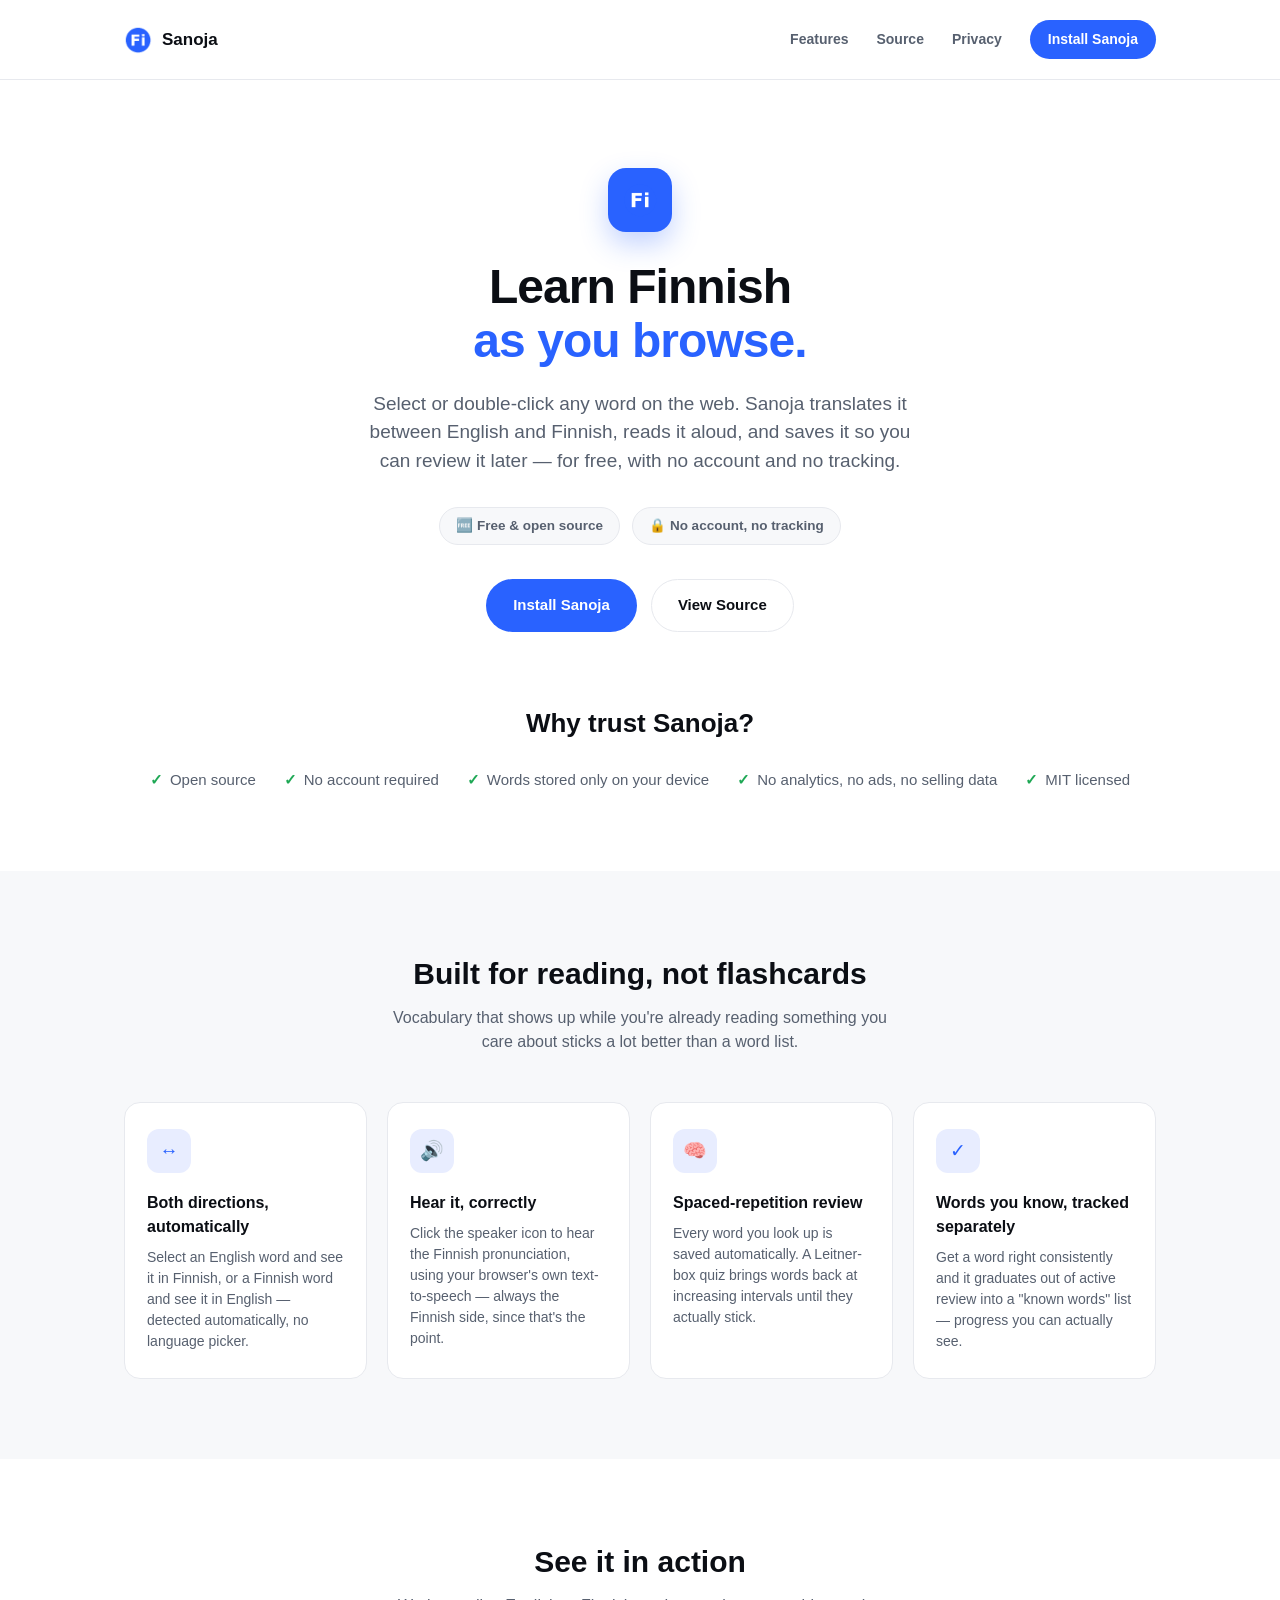
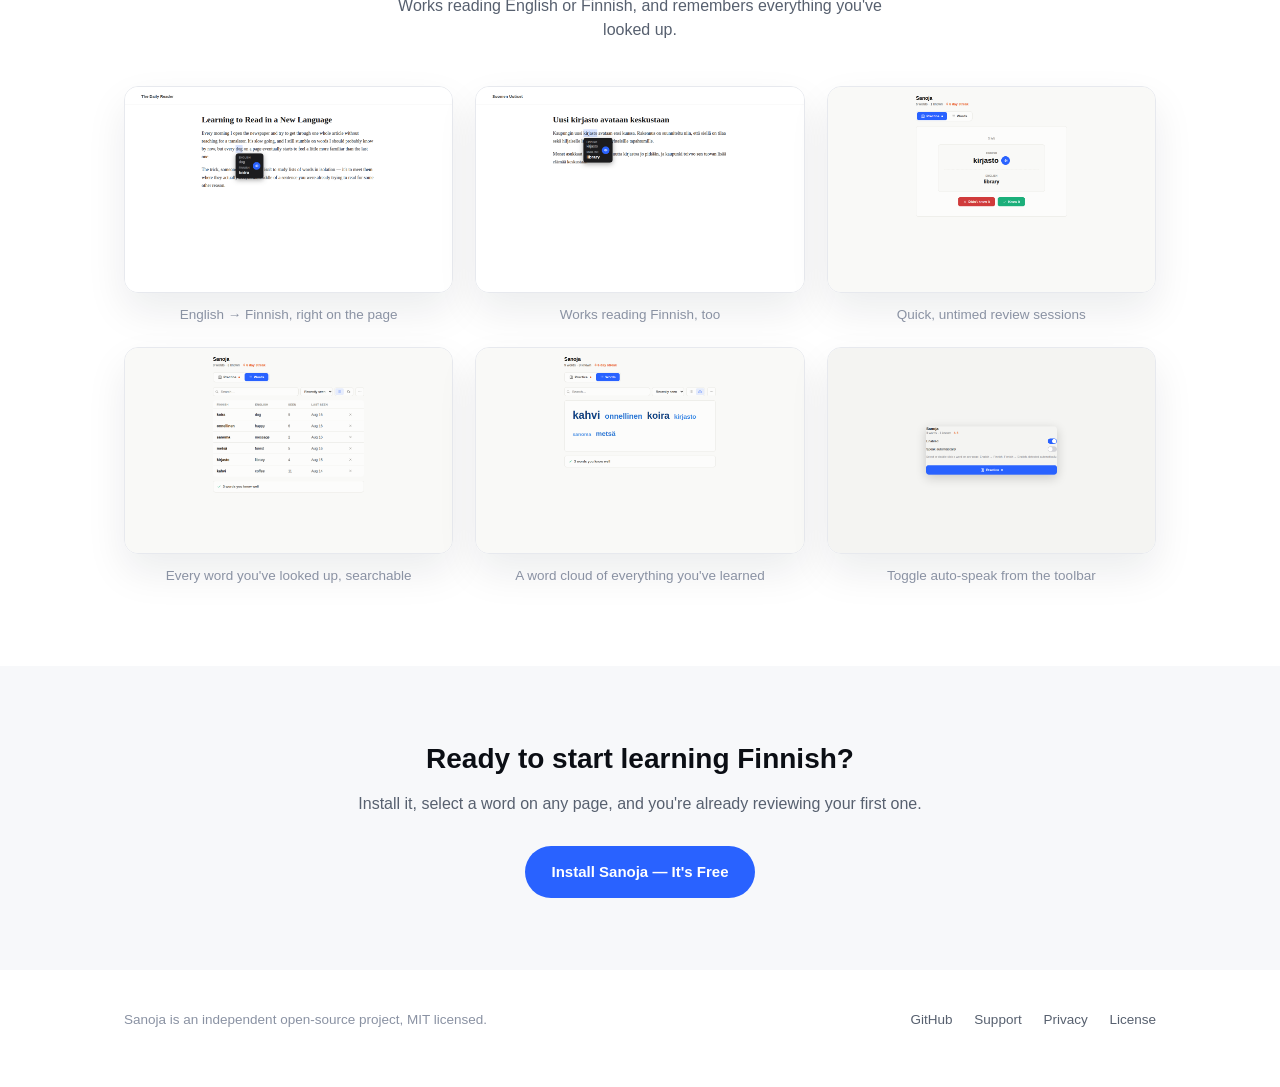
==== docs/index.html @ 2086fb16 "Redesign website, add project files" ====
<!DOCTYPE html>
<html lang="en">
<head>
<meta charset="utf-8" />
<meta name="viewport" content="width=device-width, initial-scale=1" />
<title>Sanoja — Learn Finnish as you browse</title>
<meta name="description" content="Select or double-click any word on the web to translate it between English and Finnish, hear it, and review it later with spaced repetition." />
<link rel="icon" href="assets/icon128.png" />
<style>
  :root {
    color-scheme: light;
    --page: #ffffff;
    --surface-alt: #f7f8fa;
    --text-primary: #0b0e14;
    --text-secondary: #57606f;
    --text-muted: #8a92a3;
    --gridline: #e7e9ee;
    --accent: #2962ff;
    --accent-dark: #1a3fd6;
    --accent-soft: #e8edff;
  }
  * { box-sizing: border-box; }
  body {
    margin: 0;
    background: var(--page);
    color: var(--text-primary);
    font-family: -apple-system, BlinkMacSystemFont, "Segoe UI", Roboto, Helvetica, Arial, sans-serif;
    line-height: 1.5;
  }
  a { color: var(--accent); }
  .wrap { max-width: 1080px; margin: 0 auto; padding: 0 24px; }

  header.nav {
    padding: 20px 0;
    border-bottom: 1px solid var(--gridline);
  }
  header.nav .wrap {
    display: flex;
    align-items: center;
    justify-content: space-between;
  }
  .brand {
    display: flex;
    align-items: center;
    gap: 10px;
    font-weight: 700;
    font-size: 17px;
  }
  .brand img { width: 28px; height: 28px; border-radius: 50%; }
  .nav-links { display: flex; align-items: center; gap: 28px; font-size: 14px; font-weight: 600; }
  .nav-links a { color: var(--text-secondary); text-decoration: none; }
  .nav-links a:hover { color: var(--accent); }
  .nav-cta {
    background: var(--accent);
    color: white !important;
    padding: 9px 18px;
    border-radius: 999px;
    font-weight: 700;
  }
  .nav-cta:hover { background: var(--accent-dark); }

  /* Hero */
  .hero { padding: 88px 0 64px; text-align: center; }
  .hero-icon {
    width: 64px;
    height: 64px;
    border-radius: 18px;
    background: var(--accent);
    display: flex;
    align-items: center;
    justify-content: center;
    margin: 0 auto 28px;
    box-shadow: 0 12px 28px rgba(41, 98, 255, 0.28);
  }
  .hero-icon img { width: 36px; height: 36px; }
  .hero h1 {
    font-size: 48px;
    line-height: 1.12;
    letter-spacing: -0.02em;
    margin: 0 0 6px;
    font-weight: 800;
  }
  .hero h1 span { color: var(--accent); }
  .hero p.lead {
    font-size: 19px;
    color: var(--text-secondary);
    max-width: 560px;
    margin: 22px auto 32px;
  }
  .pill-row { display: flex; justify-content: center; gap: 12px; flex-wrap: wrap; margin-bottom: 34px; }
  .pill {
    display: inline-flex;
    align-items: center;
    gap: 6px;
    background: var(--surface-alt);
    border: 1px solid var(--gridline);
    color: var(--text-secondary);
    font-size: 13.5px;
    font-weight: 600;
    padding: 8px 16px;
    border-radius: 999px;
  }
  .cta-row { display: flex; gap: 14px; flex-wrap: wrap; justify-content: center; }
  .btn {
    display: inline-flex;
    align-items: center;
    gap: 8px;
    padding: 14px 26px;
    border-radius: 999px;
    font-weight: 700;
    font-size: 15px;
    text-decoration: none;
    border: 1px solid transparent;
  }
  .btn-primary { background: var(--accent); color: white; }
  .btn-primary:hover { background: var(--accent-dark); }
  .btn-ghost { border-color: var(--gridline); color: var(--text-primary); }
  .btn-ghost:hover { background: var(--surface-alt); }

  /* Trust row */
  section.trust { padding: 8px 0 80px; text-align: center; }
  section.trust h2 { font-size: 26px; margin: 0 0 26px; }
  .check-row {
    display: flex;
    flex-wrap: wrap;
    justify-content: center;
    gap: 12px 28px;
    color: var(--text-secondary);
    font-size: 15px;
    font-weight: 500;
  }
  .check-row span { display: inline-flex; align-items: center; gap: 7px; }
  .check-row .tick { color: #1fa855; font-weight: 800; }

  /* Features */
  section.features { background: var(--surface-alt); padding: 80px 0; }
  section.features .head { text-align: center; margin-bottom: 48px; }
  section.features h2 { font-size: 30px; margin: 0 0 10px; }
  section.features p.sub { color: var(--text-secondary); max-width: 520px; margin: 0 auto; font-size: 16px; }
  .feature-grid {
    display: grid;
    grid-template-columns: repeat(4, 1fr);
    gap: 20px;
  }
  .feature-card {
    background: var(--page);
    border: 1px solid var(--gridline);
    border-radius: 16px;
    padding: 26px 22px;
  }
  .feature-card .icon {
    width: 44px;
    height: 44px;
    border-radius: 12px;
    background: var(--accent-soft);
    color: var(--accent);
    display: flex;
    align-items: center;
    justify-content: center;
    font-size: 19px;
    margin-bottom: 18px;
  }
  .feature-card h3 { font-size: 16px; margin: 0 0 8px; }
  .feature-card p { font-size: 14px; color: var(--text-secondary); margin: 0; }

  /* Showcase */
  section.showcase { padding: 80px 0; }
  section.showcase .head { text-align: center; margin-bottom: 44px; }
  section.showcase h2 { font-size: 30px; margin: 0 0 10px; }
  section.showcase p.sub { color: var(--text-secondary); max-width: 520px; margin: 0 auto; font-size: 16px; }
  .showcase-grid {
    display: grid;
    grid-template-columns: repeat(3, 1fr);
    gap: 22px;
  }
  .showcase-grid figure { margin: 0; }
  .showcase-grid img {
    width: 100%;
    border-radius: 14px;
    border: 1px solid var(--gridline);
    box-shadow: 0 18px 40px rgba(16, 24, 40, 0.08);
    display: block;
  }
  .showcase-grid figcaption {
    font-size: 13.5px;
    color: var(--text-muted);
    margin-top: 12px;
    text-align: center;
  }

  /* Closing CTA */
  section.closing {
    background: var(--surface-alt);
    padding: 72px 0;
    text-align: center;
  }
  section.closing h2 { font-size: 28px; margin: 0 0 12px; }
  section.closing p { color: var(--text-secondary); font-size: 16px; margin: 0 0 30px; }

  footer { padding: 40px 0 56px; }
  footer .wrap {
    display: flex;
    justify-content: space-between;
    align-items: center;
    flex-wrap: wrap;
    gap: 16px;
    font-size: 13.5px;
    color: var(--text-muted);
  }
  footer a { color: var(--text-secondary); text-decoration: none; margin-left: 18px; }
  footer a:hover { color: var(--accent); }

  @media (max-width: 760px) {
    .hero h1 { font-size: 34px; }
    .feature-grid { grid-template-columns: repeat(2, 1fr); }
    .showcase-grid { grid-template-columns: 1fr; }
    .nav-links { gap: 16px; }
  }
</style>
</head>
<body>

  <header class="nav">
    <div class="wrap">
      <div class="brand"><img src="assets/icon128.png" alt="" />Sanoja</div>
      <nav class="nav-links">
        <a href="#features">Features</a>
        <a href="https://github.com/sanoja-app/sanoja-finnish-word-reader">Source</a>
        <a href="https://github.com/sanoja-app/sanoja-finnish-word-reader/blob/main/PRIVACY.md">Privacy</a>
        <!--
          Once the Chrome Web Store listing is approved, replace this
          href with the real listing URL
          (https://chromewebstore.google.com/detail/<extension-id>).
        -->
        <a class="nav-cta" href="https://github.com/sanoja-app/sanoja-finnish-word-reader#how-to-install-unpacked-for-testing">Install Sanoja</a>
      </nav>
    </div>
  </header>

  <section class="hero">
    <div class="wrap">
      <div class="hero-icon"><img src="assets/icon128.png" alt="" /></div>
      <h1>Learn Finnish<br /><span>as you browse.</span></h1>
      <p class="lead">
        Select or double-click any word on the web. Sanoja translates it
        between English and Finnish, reads it aloud, and saves it so you
        can review it later — for free, with no account and no tracking.
      </p>
      <div class="pill-row">
        <span class="pill">🆓 Free &amp; open source</span>
        <span class="pill">🔒 No account, no tracking</span>
      </div>
      <div class="cta-row">
        <a class="btn btn-primary" href="https://github.com/sanoja-app/sanoja-finnish-word-reader#how-to-install-unpacked-for-testing">Install Sanoja</a>
        <a class="btn btn-ghost" href="https://github.com/sanoja-app/sanoja-finnish-word-reader">View Source</a>
      </div>
    </div>
  </section>

  <section class="trust">
    <div class="wrap">
      <h2>Why trust Sanoja?</h2>
      <div class="check-row">
        <span><span class="tick">✓</span> Open source</span>
        <span><span class="tick">✓</span> No account required</span>
        <span><span class="tick">✓</span> Words stored only on your device</span>
        <span><span class="tick">✓</span> No analytics, no ads, no selling data</span>
        <span><span class="tick">✓</span> MIT licensed</span>
      </div>
    </div>
  </section>

  <section class="features" id="features">
    <div class="wrap">
      <div class="head">
        <h2>Built for reading, not flashcards</h2>
        <p class="sub">Vocabulary that shows up while you're already reading something you care about sticks a lot better than a word list.</p>
      </div>
      <div class="feature-grid">
        <div class="feature-card">
          <div class="icon">↔</div>
          <h3>Both directions, automatically</h3>
          <p>Select an English word and see it in Finnish, or a Finnish word and see it in English — detected automatically, no language picker.</p>
        </div>
        <div class="feature-card">
          <div class="icon">🔊</div>
          <h3>Hear it, correctly</h3>
          <p>Click the speaker icon to hear the Finnish pronunciation, using your browser's own text-to-speech — always the Finnish side, since that's the point.</p>
        </div>
        <div class="feature-card">
          <div class="icon">🧠</div>
          <h3>Spaced-repetition review</h3>
          <p>Every word you look up is saved automatically. A Leitner-box quiz brings words back at increasing intervals until they actually stick.</p>
        </div>
        <div class="feature-card">
          <div class="icon">✓</div>
          <h3>Words you know, tracked separately</h3>
          <p>Get a word right consistently and it graduates out of active review into a "known words" list — progress you can actually see.</p>
        </div>
      </div>
    </div>
  </section>

  <section class="showcase">
    <div class="wrap">
      <div class="head">
        <h2>See it in action</h2>
        <p class="sub">Works reading English or Finnish, and remembers everything you've looked up.</p>
      </div>
      <div class="showcase-grid">
        <figure>
          <img src="assets/screenshot-1-translate-popup.png" alt="Sanoja showing an English word translated to Finnish on a webpage" />
          <figcaption>English → Finnish, right on the page</figcaption>
        </figure>
        <figure>
          <img src="assets/screenshot-6-finnish-to-english.png" alt="Sanoja translating a Finnish word to English on a Finnish-language page" />
          <figcaption>Works reading Finnish, too</figcaption>
        </figure>
        <figure>
          <img src="assets/screenshot-2-practice.png" alt="Sanoja's spaced-repetition practice screen" />
          <figcaption>Quick, untimed review sessions</figcaption>
        </figure>
        <figure>
          <img src="assets/screenshot-3-word-list.png" alt="Sanoja's saved word list with a known-words section" />
          <figcaption>Every word you've looked up, searchable</figcaption>
        </figure>
        <figure>
          <img src="assets/screenshot-4-word-cloud.png" alt="Sanoja's word cloud view" />
          <figcaption>A word cloud of everything you've learned</figcaption>
        </figure>
        <figure>
          <img src="assets/screenshot-5-toolbar.png" alt="Sanoja's toolbar popup" />
          <figcaption>Toggle auto-speak from the toolbar</figcaption>
        </figure>
      </div>
    </div>
  </section>

  <section class="closing">
    <div class="wrap">
      <h2>Ready to start learning Finnish?</h2>
      <p>Install it, select a word on any page, and you're already reviewing your first one.</p>
      <a class="btn btn-primary" href="https://github.com/sanoja-app/sanoja-finnish-word-reader#how-to-install-unpacked-for-testing">Install Sanoja — It's Free</a>
    </div>
  </section>

  <footer>
    <div class="wrap">
      <span>Sanoja is an independent open-source project, MIT licensed.</span>
      <div>
        <a href="https://github.com/sanoja-app/sanoja-finnish-word-reader">GitHub</a>
        <a href="https://github.com/sanoja-app/sanoja-finnish-word-reader/issues">Support</a>
        <a href="https://github.com/sanoja-app/sanoja-finnish-word-reader/blob/main/PRIVACY.md">Privacy</a>
        <a href="https://github.com/sanoja-app/sanoja-finnish-word-reader/blob/main/LICENSE">License</a>
      </div>
    </div>
  </footer>

</body>
</html>
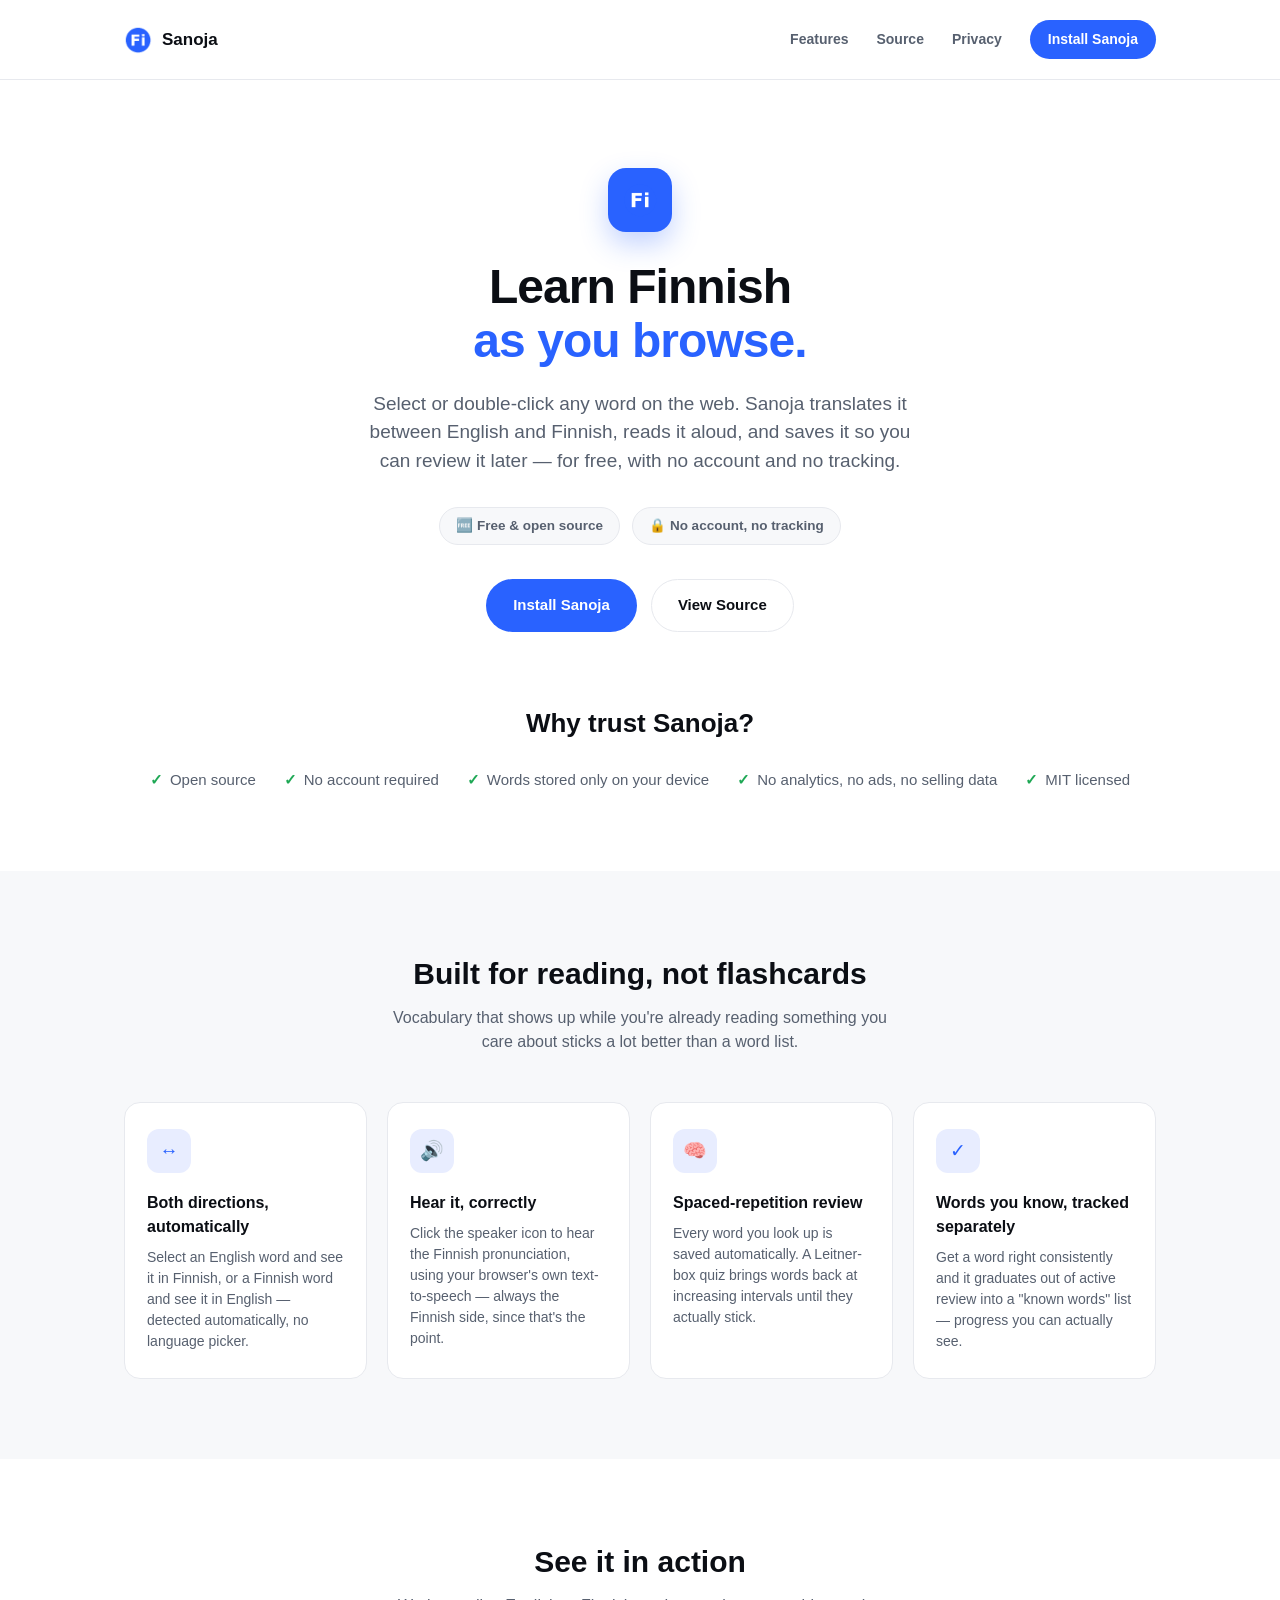
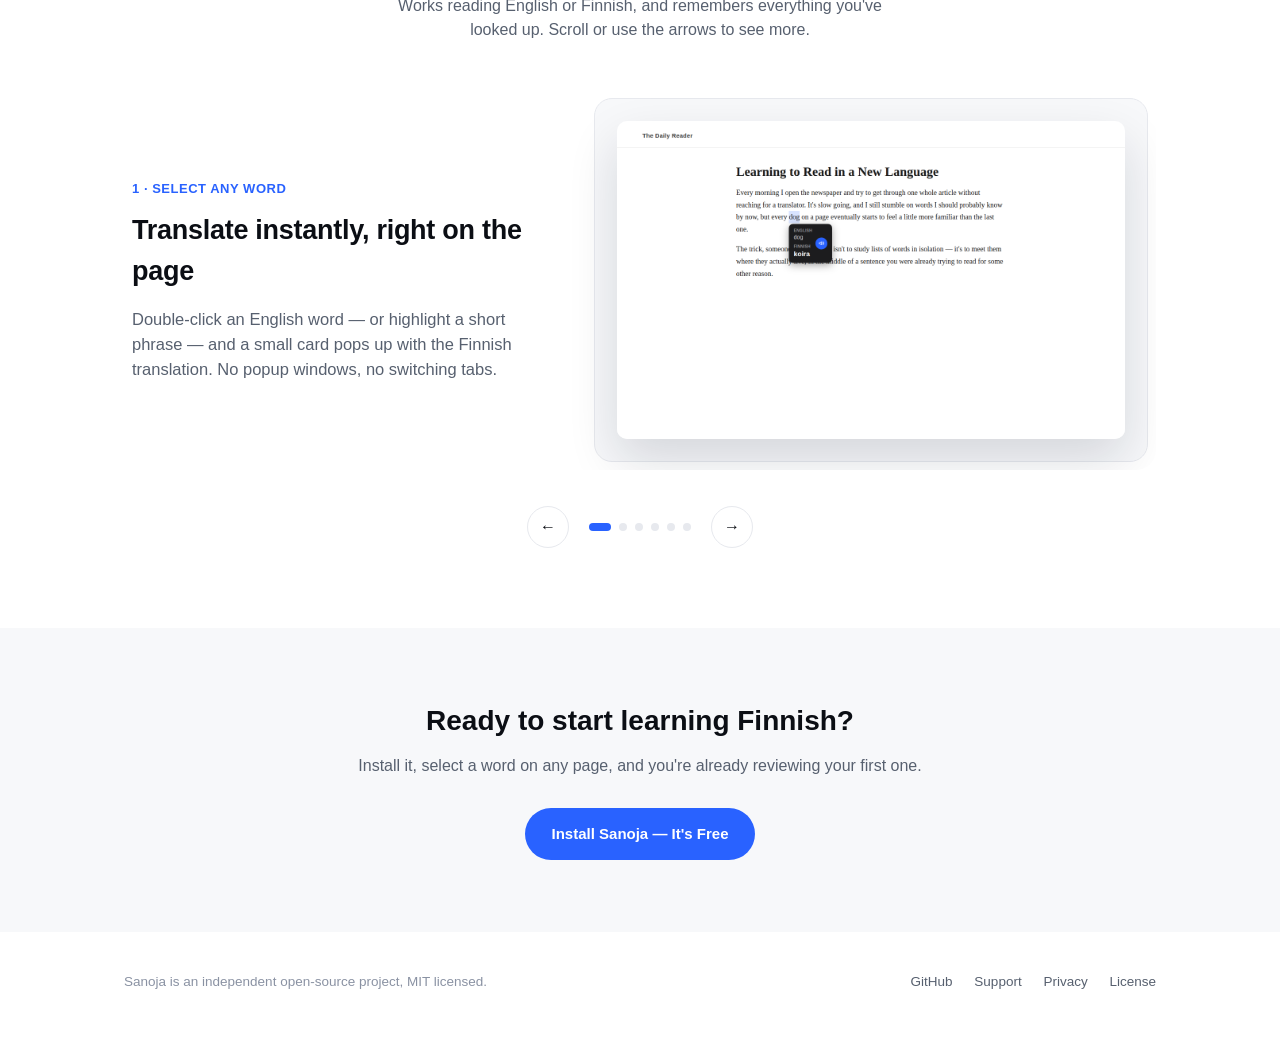
==== commit eacbcdc5: "Redesign screenshot section as a horizontal carousel with larger images" ====
--- a/docs/index.html
+++ b/docs/index.html
@@ -163,30 +163,91 @@
   .feature-card h3 { font-size: 16px; margin: 0 0 8px; }
   .feature-card p { font-size: 14px; color: var(--text-secondary); margin: 0; }
 
-  /* Showcase */
+  /* Showcase carousel */
   section.showcase { padding: 80px 0; }
-  section.showcase .head { text-align: center; margin-bottom: 44px; }
+  section.showcase .head { text-align: center; margin-bottom: 48px; }
   section.showcase h2 { font-size: 30px; margin: 0 0 10px; }
   section.showcase p.sub { color: var(--text-secondary); max-width: 520px; margin: 0 auto; font-size: 16px; }
-  .showcase-grid {
+
+  .carousel-viewport {
+    overflow-x: auto;
+    scroll-snap-type: x mandatory;
+    scrollbar-width: none;
+    -ms-overflow-style: none;
+    border-radius: 20px;
+  }
+  .carousel-viewport::-webkit-scrollbar { display: none; }
+  .carousel-track { display: flex; }
+  .carousel-slide {
+    flex: 0 0 100%;
+    scroll-snap-align: start;
     display: grid;
-    grid-template-columns: repeat(3, 1fr);
-    gap: 22px;
-  }
-  .showcase-grid figure { margin: 0; }
-  .showcase-grid img {
+    grid-template-columns: 0.85fr 1.15fr;
+    gap: 52px;
+    align-items: center;
+    padding: 8px;
+  }
+  .carousel-slide .step {
+    color: var(--accent);
+    font-weight: 700;
+    font-size: 13px;
+    text-transform: uppercase;
+    letter-spacing: 0.04em;
+    margin-bottom: 12px;
+  }
+  .carousel-slide h3 { font-size: 27px; margin: 0 0 16px; letter-spacing: -0.01em; }
+  .carousel-slide p { font-size: 16.5px; color: var(--text-secondary); margin: 0; max-width: 420px; }
+  .carousel-slide .shot {
+    background: var(--surface-alt);
+    border: 1px solid var(--gridline);
+    border-radius: 18px;
+    padding: 22px;
+    display: flex;
+    align-items: center;
+    justify-content: center;
+    min-height: 340px;
+  }
+  .carousel-slide img {
     width: 100%;
-    border-radius: 14px;
+    max-height: 460px;
+    object-fit: contain;
+    border-radius: 10px;
+    box-shadow: 0 22px 50px rgba(16, 24, 40, 0.14);
+    display: block;
+  }
+
+  .carousel-controls {
+    display: flex;
+    align-items: center;
+    justify-content: center;
+    gap: 20px;
+    margin-top: 36px;
+  }
+  .carousel-controls button.arrow {
+    width: 42px;
+    height: 42px;
+    border-radius: 50%;
     border: 1px solid var(--gridline);
-    box-shadow: 0 18px 40px rgba(16, 24, 40, 0.08);
-    display: block;
-  }
-  .showcase-grid figcaption {
-    font-size: 13.5px;
-    color: var(--text-muted);
-    margin-top: 12px;
-    text-align: center;
-  }
+    background: var(--page);
+    cursor: pointer;
+    font-size: 16px;
+    color: var(--text-primary);
+    display: flex;
+    align-items: center;
+    justify-content: center;
+  }
+  .carousel-controls button.arrow:hover { background: var(--surface-alt); }
+  .carousel-controls .dots { display: flex; align-items: center; gap: 8px; }
+  .carousel-controls .dot {
+    width: 8px;
+    height: 8px;
+    border-radius: 50%;
+    background: var(--gridline);
+    border: none;
+    padding: 0;
+    cursor: pointer;
+  }
+  .carousel-controls .dot.active { background: var(--accent); width: 22px; border-radius: 4px; }
 
   /* Closing CTA */
   section.closing {
@@ -213,8 +274,11 @@
   @media (max-width: 760px) {
     .hero h1 { font-size: 34px; }
     .feature-grid { grid-template-columns: repeat(2, 1fr); }
-    .showcase-grid { grid-template-columns: 1fr; }
     .nav-links { gap: 16px; }
+    .carousel-slide { grid-template-columns: 1fr; gap: 24px; }
+    .carousel-slide .shot { min-height: 220px; padding: 14px; }
+    .carousel-slide img { max-height: 280px; }
+    .carousel-slide p { max-width: none; }
   }
 </style>
 </head>
@@ -226,7 +290,7 @@
       <nav class="nav-links">
         <a href="#features">Features</a>
         <a href="https://github.com/sanoja-app/sanoja-finnish-word-reader">Source</a>
-        <a href="https://github.com/sanoja-app/sanoja-finnish-word-reader/blob/main/PRIVACY.md">Privacy</a>
+        <a href="privacy.html">Privacy</a>
         <!--
           Once the Chrome Web Store listing is approved, replace this
           href with the real listing URL
@@ -305,36 +369,121 @@
     <div class="wrap">
       <div class="head">
         <h2>See it in action</h2>
-        <p class="sub">Works reading English or Finnish, and remembers everything you've looked up.</p>
-      </div>
-      <div class="showcase-grid">
-        <figure>
-          <img src="assets/screenshot-1-translate-popup.png" alt="Sanoja showing an English word translated to Finnish on a webpage" />
-          <figcaption>English → Finnish, right on the page</figcaption>
-        </figure>
-        <figure>
-          <img src="assets/screenshot-6-finnish-to-english.png" alt="Sanoja translating a Finnish word to English on a Finnish-language page" />
-          <figcaption>Works reading Finnish, too</figcaption>
-        </figure>
-        <figure>
-          <img src="assets/screenshot-2-practice.png" alt="Sanoja's spaced-repetition practice screen" />
-          <figcaption>Quick, untimed review sessions</figcaption>
-        </figure>
-        <figure>
-          <img src="assets/screenshot-3-word-list.png" alt="Sanoja's saved word list with a known-words section" />
-          <figcaption>Every word you've looked up, searchable</figcaption>
-        </figure>
-        <figure>
-          <img src="assets/screenshot-4-word-cloud.png" alt="Sanoja's word cloud view" />
-          <figcaption>A word cloud of everything you've learned</figcaption>
-        </figure>
-        <figure>
-          <img src="assets/screenshot-5-toolbar.png" alt="Sanoja's toolbar popup" />
-          <figcaption>Toggle auto-speak from the toolbar</figcaption>
-        </figure>
+        <p class="sub">Works reading English or Finnish, and remembers everything you've looked up. Scroll or use the arrows to see more.</p>
+      </div>
+
+      <div class="carousel-viewport">
+        <div class="carousel-track">
+
+          <div class="carousel-slide">
+            <div class="info">
+              <div class="step">1 · Select any word</div>
+              <h3>Translate instantly, right on the page</h3>
+              <p>Double-click an English word — or highlight a short phrase — and a small card pops up with the Finnish translation. No popup windows, no switching tabs.</p>
+            </div>
+            <div class="shot"><img src="assets/screenshot-1-translate-popup.png" alt="Sanoja showing an English word translated to Finnish on a webpage" /></div>
+          </div>
+
+          <div class="carousel-slide">
+            <div class="info">
+              <div class="step">2 · Works both ways</div>
+              <h3>Reading Finnish? It works in reverse too</h3>
+              <p>Select a Finnish word on a Finnish-language page and Sanoja shows you the English translation instead — detected automatically, no language picker.</p>
+            </div>
+            <div class="shot"><img src="assets/screenshot-6-finnish-to-english.png" alt="Sanoja translating a Finnish word to English on a Finnish-language page" /></div>
+          </div>
+
+          <div class="carousel-slide">
+            <div class="info">
+              <div class="step">3 · Review what you've learned</div>
+              <h3>Quick, untimed practice sessions</h3>
+              <p>Every word you look up gets scheduled for review with a Leitner-box spaced-repetition system — get it right and it comes back in 3 days, then a week, then longer.</p>
+            </div>
+            <div class="shot"><img src="assets/screenshot-2-practice.png" alt="Sanoja's spaced-repetition practice screen" /></div>
+          </div>
+
+          <div class="carousel-slide">
+            <div class="info">
+              <div class="step">4 · Everything in one place</div>
+              <h3>Every word you've looked up, searchable</h3>
+              <p>Search, sort, and export your full word list any time, with a separate collapsed section for words you already know well.</p>
+            </div>
+            <div class="shot"><img src="assets/screenshot-3-word-list.png" alt="Sanoja's saved word list with a known-words section" /></div>
+          </div>
+
+          <div class="carousel-slide">
+            <div class="info">
+              <div class="step">5 · See your progress</div>
+              <h3>A word cloud of everything you've learned</h3>
+              <p>Switch to the word-cloud view for a quick visual sense of what you've been reading — the bigger the word, the more often you've looked it up.</p>
+            </div>
+            <div class="shot"><img src="assets/screenshot-4-word-cloud.png" alt="Sanoja's word cloud view" /></div>
+          </div>
+
+          <div class="carousel-slide">
+            <div class="info">
+              <div class="step">6 · Tune it to how you read</div>
+              <h3>Toggle auto-speak from the toolbar</h3>
+              <p>Turn the extension on or off, or enable automatic pronunciation every time you select a word, right from the toolbar popup.</p>
+            </div>
+            <div class="shot"><img src="assets/screenshot-5-toolbar.png" alt="Sanoja's toolbar popup" /></div>
+          </div>
+
+        </div>
+      </div>
+
+      <div class="carousel-controls">
+        <button class="arrow prev" type="button" aria-label="Previous screenshot">←</button>
+        <div class="dots"></div>
+        <button class="arrow next" type="button" aria-label="Next screenshot">→</button>
       </div>
     </div>
   </section>
+
+  <script>
+    (function () {
+      var viewport = document.querySelector('.carousel-viewport');
+      var slides = document.querySelectorAll('.carousel-slide');
+      var dotsWrap = document.querySelector('.dots');
+      var prevBtn = document.querySelector('.carousel-controls .prev');
+      var nextBtn = document.querySelector('.carousel-controls .next');
+      var count = slides.length;
+
+      slides.forEach(function (_, i) {
+        var d = document.createElement('button');
+        d.className = 'dot' + (i === 0 ? ' active' : '');
+        d.type = 'button';
+        d.setAttribute('aria-label', 'Go to screenshot ' + (i + 1));
+        d.addEventListener('click', function () { goTo(i); });
+        dotsWrap.appendChild(d);
+      });
+      var dots = document.querySelectorAll('.dot');
+
+      function current() {
+        return Math.round(viewport.scrollLeft / viewport.clientWidth);
+      }
+
+      function goTo(i) {
+        i = Math.max(0, Math.min(count - 1, i));
+        viewport.scrollTo({ left: viewport.clientWidth * i, behavior: 'smooth' });
+      }
+
+      function updateDots() {
+        var i = current();
+        dots.forEach(function (d, idx) { d.classList.toggle('active', idx === i); });
+      }
+
+      prevBtn.addEventListener('click', function () { goTo(current() - 1); });
+      nextBtn.addEventListener('click', function () { goTo(current() + 1); });
+
+      var t;
+      viewport.addEventListener('scroll', function () {
+        clearTimeout(t);
+        t = setTimeout(updateDots, 80);
+      });
+      window.addEventListener('resize', function () { goTo(current()); });
+    })();
+  </script>
 
   <section class="closing">
     <div class="wrap">
@@ -350,7 +499,7 @@
       <div>
         <a href="https://github.com/sanoja-app/sanoja-finnish-word-reader">GitHub</a>
         <a href="https://github.com/sanoja-app/sanoja-finnish-word-reader/issues">Support</a>
-        <a href="https://github.com/sanoja-app/sanoja-finnish-word-reader/blob/main/PRIVACY.md">Privacy</a>
+        <a href="privacy.html">Privacy</a>
         <a href="https://github.com/sanoja-app/sanoja-finnish-word-reader/blob/main/LICENSE">License</a>
       </div>
     </div>
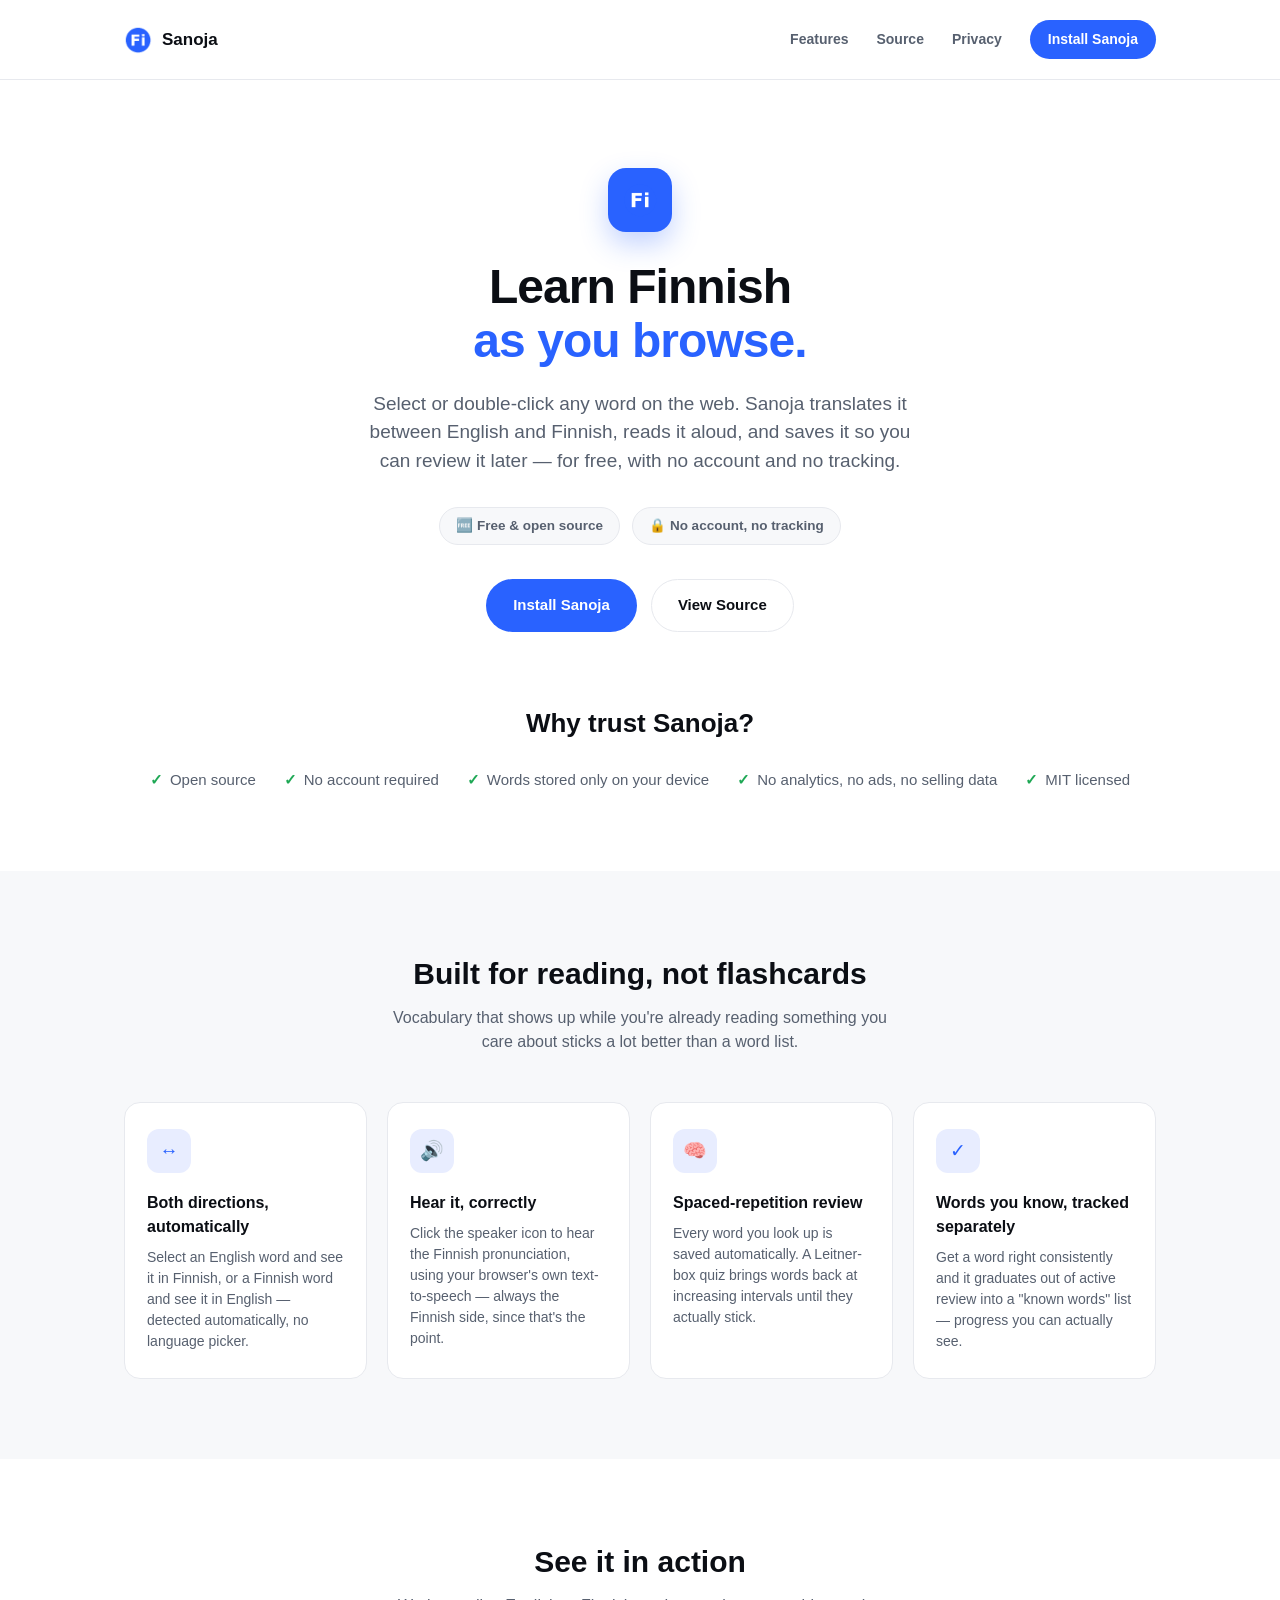
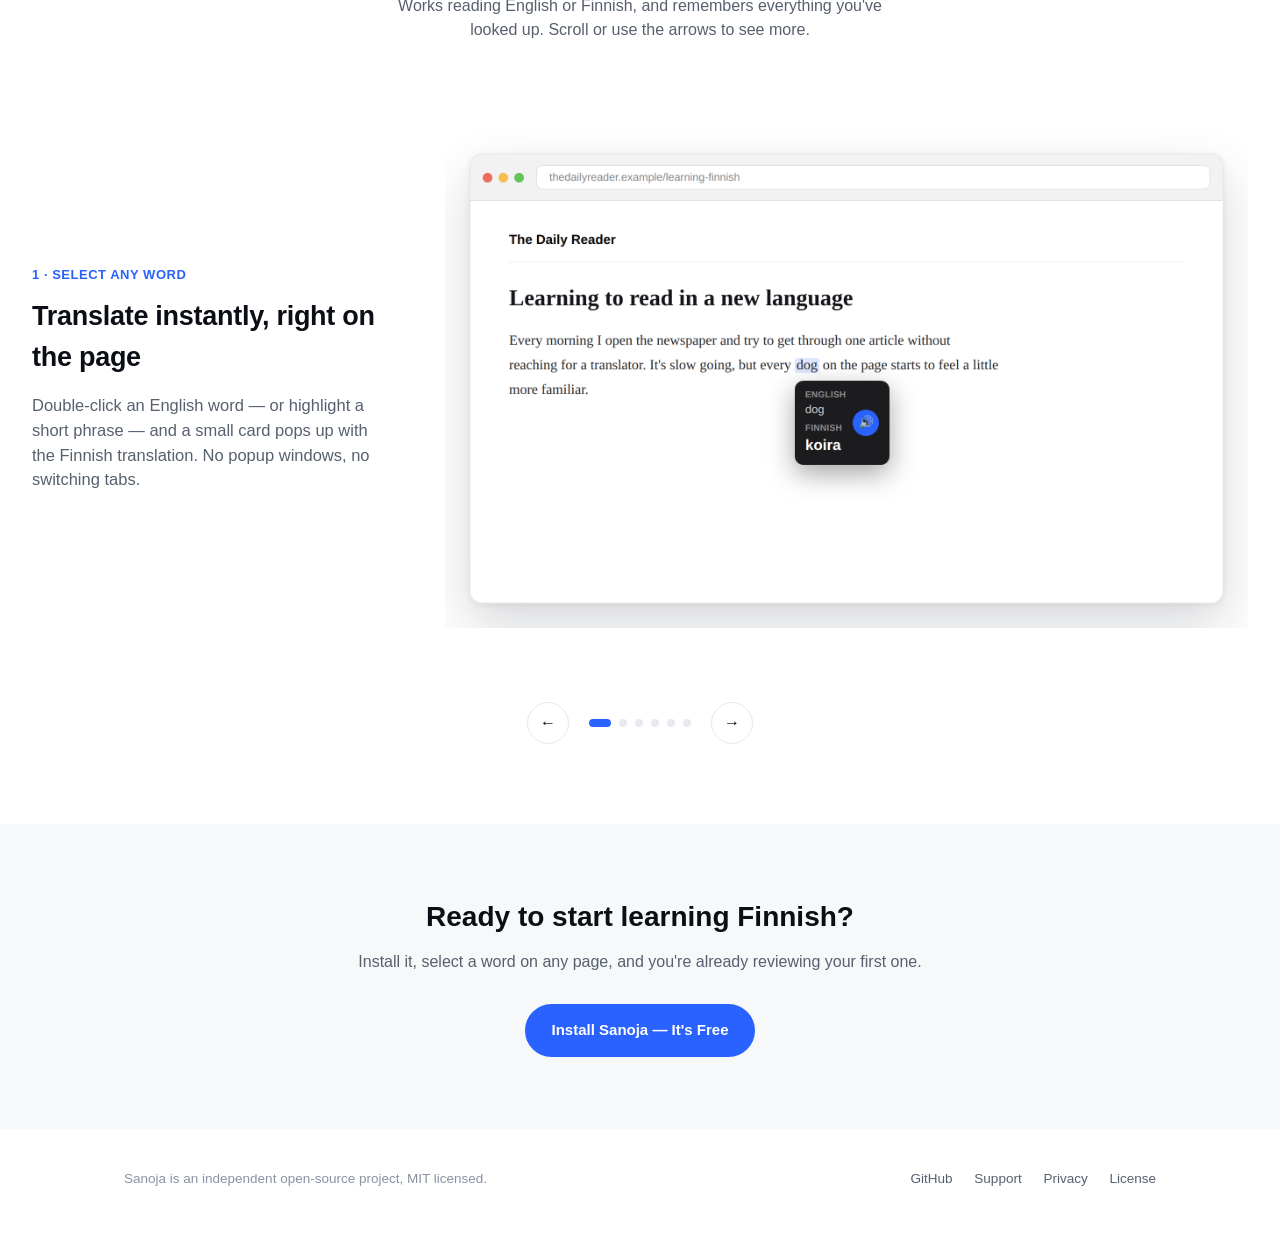
==== commit a8bcba1f: "Custom-design and enlarge the carousel screenshots" ====
--- a/docs/index.html
+++ b/docs/index.html
@@ -29,6 +29,7 @@
   }
   a { color: var(--accent); }
   .wrap { max-width: 1080px; margin: 0 auto; padding: 0 24px; }
+  .wrap.wrap-wide { max-width: 1280px; }
 
   header.nav {
     padding: 20px 0;
@@ -182,7 +183,7 @@
     flex: 0 0 100%;
     scroll-snap-align: start;
     display: grid;
-    grid-template-columns: 0.85fr 1.15fr;
+    grid-template-columns: 0.62fr 1.38fr;
     gap: 52px;
     align-items: center;
     padding: 8px;
@@ -198,21 +199,15 @@
   .carousel-slide h3 { font-size: 27px; margin: 0 0 16px; letter-spacing: -0.01em; }
   .carousel-slide p { font-size: 16.5px; color: var(--text-secondary); margin: 0; max-width: 420px; }
   .carousel-slide .shot {
-    background: var(--surface-alt);
-    border: 1px solid var(--gridline);
-    border-radius: 18px;
-    padding: 22px;
     display: flex;
     align-items: center;
     justify-content: center;
-    min-height: 340px;
+    min-height: 420px;
   }
   .carousel-slide img {
     width: 100%;
-    max-height: 460px;
+    max-height: 560px;
     object-fit: contain;
-    border-radius: 10px;
-    box-shadow: 0 22px 50px rgba(16, 24, 40, 0.14);
     display: block;
   }
 
@@ -276,8 +271,8 @@
     .feature-grid { grid-template-columns: repeat(2, 1fr); }
     .nav-links { gap: 16px; }
     .carousel-slide { grid-template-columns: 1fr; gap: 24px; }
-    .carousel-slide .shot { min-height: 220px; padding: 14px; }
-    .carousel-slide img { max-height: 280px; }
+    .carousel-slide .shot { min-height: 240px; }
+    .carousel-slide img { max-height: 320px; }
     .carousel-slide p { max-width: none; }
   }
 </style>
@@ -366,7 +361,7 @@
   </section>
 
   <section class="showcase">
-    <div class="wrap">
+    <div class="wrap wrap-wide">
       <div class="head">
         <h2>See it in action</h2>
         <p class="sub">Works reading English or Finnish, and remembers everything you've looked up. Scroll or use the arrows to see more.</p>
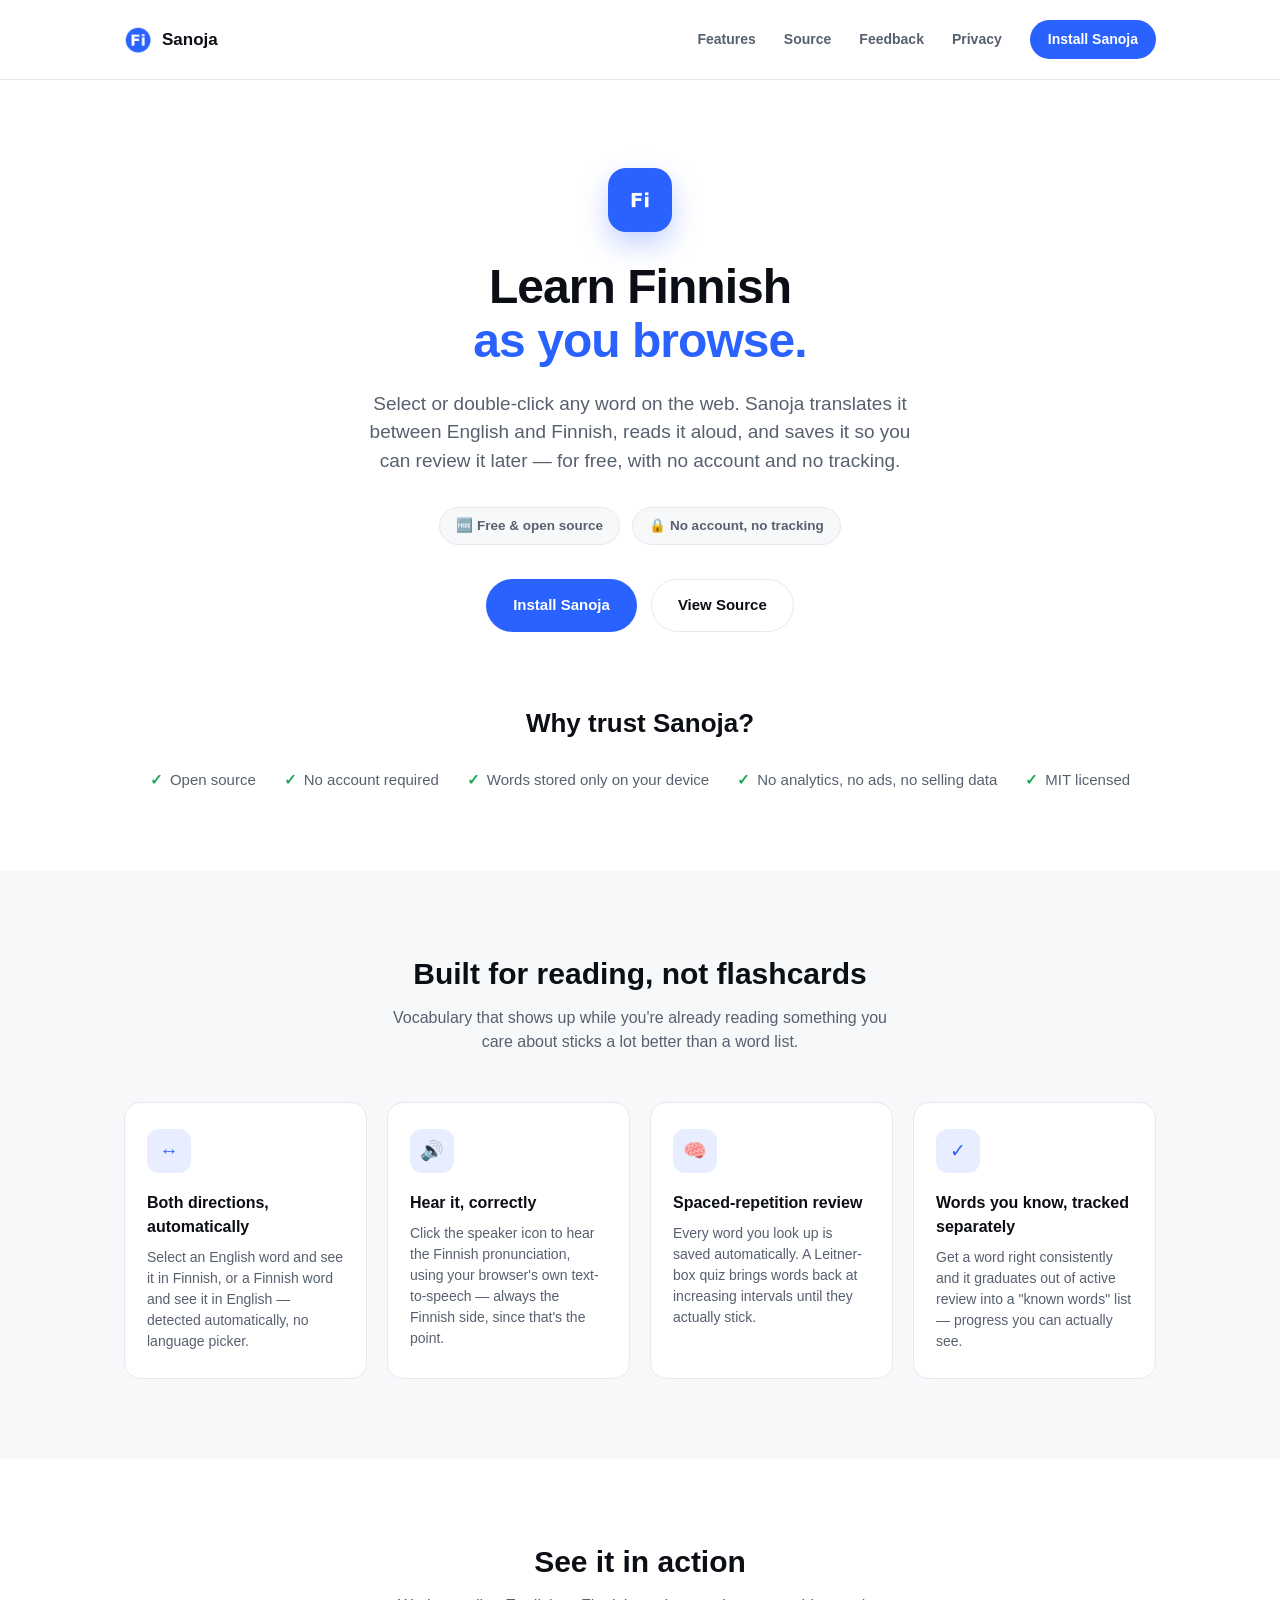
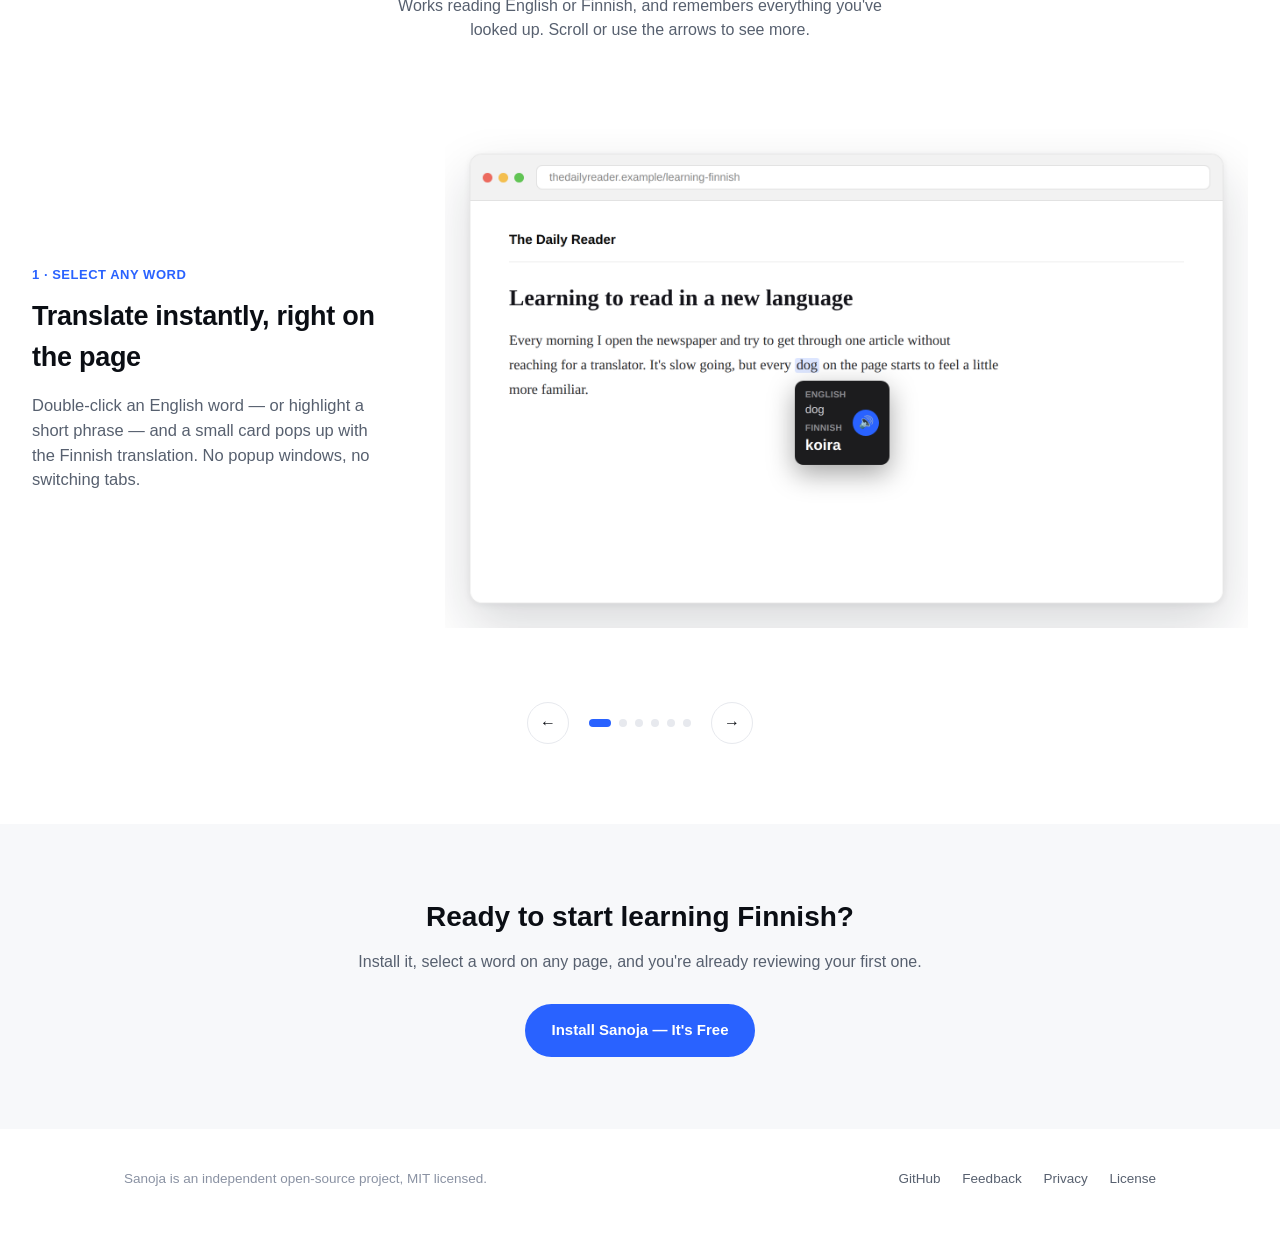
==== commit 6247221a: "Fix untranslated proper nouns, add feedback page and popup link, bump to 2.1.9 Words Google Translat" ====
--- a/docs/index.html
+++ b/docs/index.html
@@ -285,13 +285,9 @@
       <nav class="nav-links">
         <a href="#features">Features</a>
         <a href="https://github.com/sanoja-app/sanoja-finnish-word-reader">Source</a>
+        <a href="feedback.html">Feedback</a>
         <a href="privacy.html">Privacy</a>
-        <!--
-          Once the Chrome Web Store listing is approved, replace this
-          href with the real listing URL
-          (https://chromewebstore.google.com/detail/<extension-id>).
-        -->
-        <a class="nav-cta" href="https://github.com/sanoja-app/sanoja-finnish-word-reader#how-to-install-unpacked-for-testing">Install Sanoja</a>
+        <a class="nav-cta" href="https://chromewebstore.google.com/detail/sanoja-read-words-in-finn/eoiodkapeakjcapimphbcjmijddaadjk">Install Sanoja</a>
       </nav>
     </div>
   </header>
@@ -310,7 +306,7 @@
         <span class="pill">🔒 No account, no tracking</span>
       </div>
       <div class="cta-row">
-        <a class="btn btn-primary" href="https://github.com/sanoja-app/sanoja-finnish-word-reader#how-to-install-unpacked-for-testing">Install Sanoja</a>
+        <a class="btn btn-primary" href="https://chromewebstore.google.com/detail/sanoja-read-words-in-finn/eoiodkapeakjcapimphbcjmijddaadjk">Install Sanoja</a>
         <a class="btn btn-ghost" href="https://github.com/sanoja-app/sanoja-finnish-word-reader">View Source</a>
       </div>
     </div>
@@ -484,7 +480,7 @@
     <div class="wrap">
       <h2>Ready to start learning Finnish?</h2>
       <p>Install it, select a word on any page, and you're already reviewing your first one.</p>
-      <a class="btn btn-primary" href="https://github.com/sanoja-app/sanoja-finnish-word-reader#how-to-install-unpacked-for-testing">Install Sanoja — It's Free</a>
+      <a class="btn btn-primary" href="https://chromewebstore.google.com/detail/sanoja-read-words-in-finn/eoiodkapeakjcapimphbcjmijddaadjk">Install Sanoja — It's Free</a>
     </div>
   </section>
 
@@ -493,7 +489,7 @@
       <span>Sanoja is an independent open-source project, MIT licensed.</span>
       <div>
         <a href="https://github.com/sanoja-app/sanoja-finnish-word-reader">GitHub</a>
-        <a href="https://github.com/sanoja-app/sanoja-finnish-word-reader/issues">Support</a>
+        <a href="feedback.html">Feedback</a>
         <a href="privacy.html">Privacy</a>
         <a href="https://github.com/sanoja-app/sanoja-finnish-word-reader/blob/main/LICENSE">License</a>
       </div>
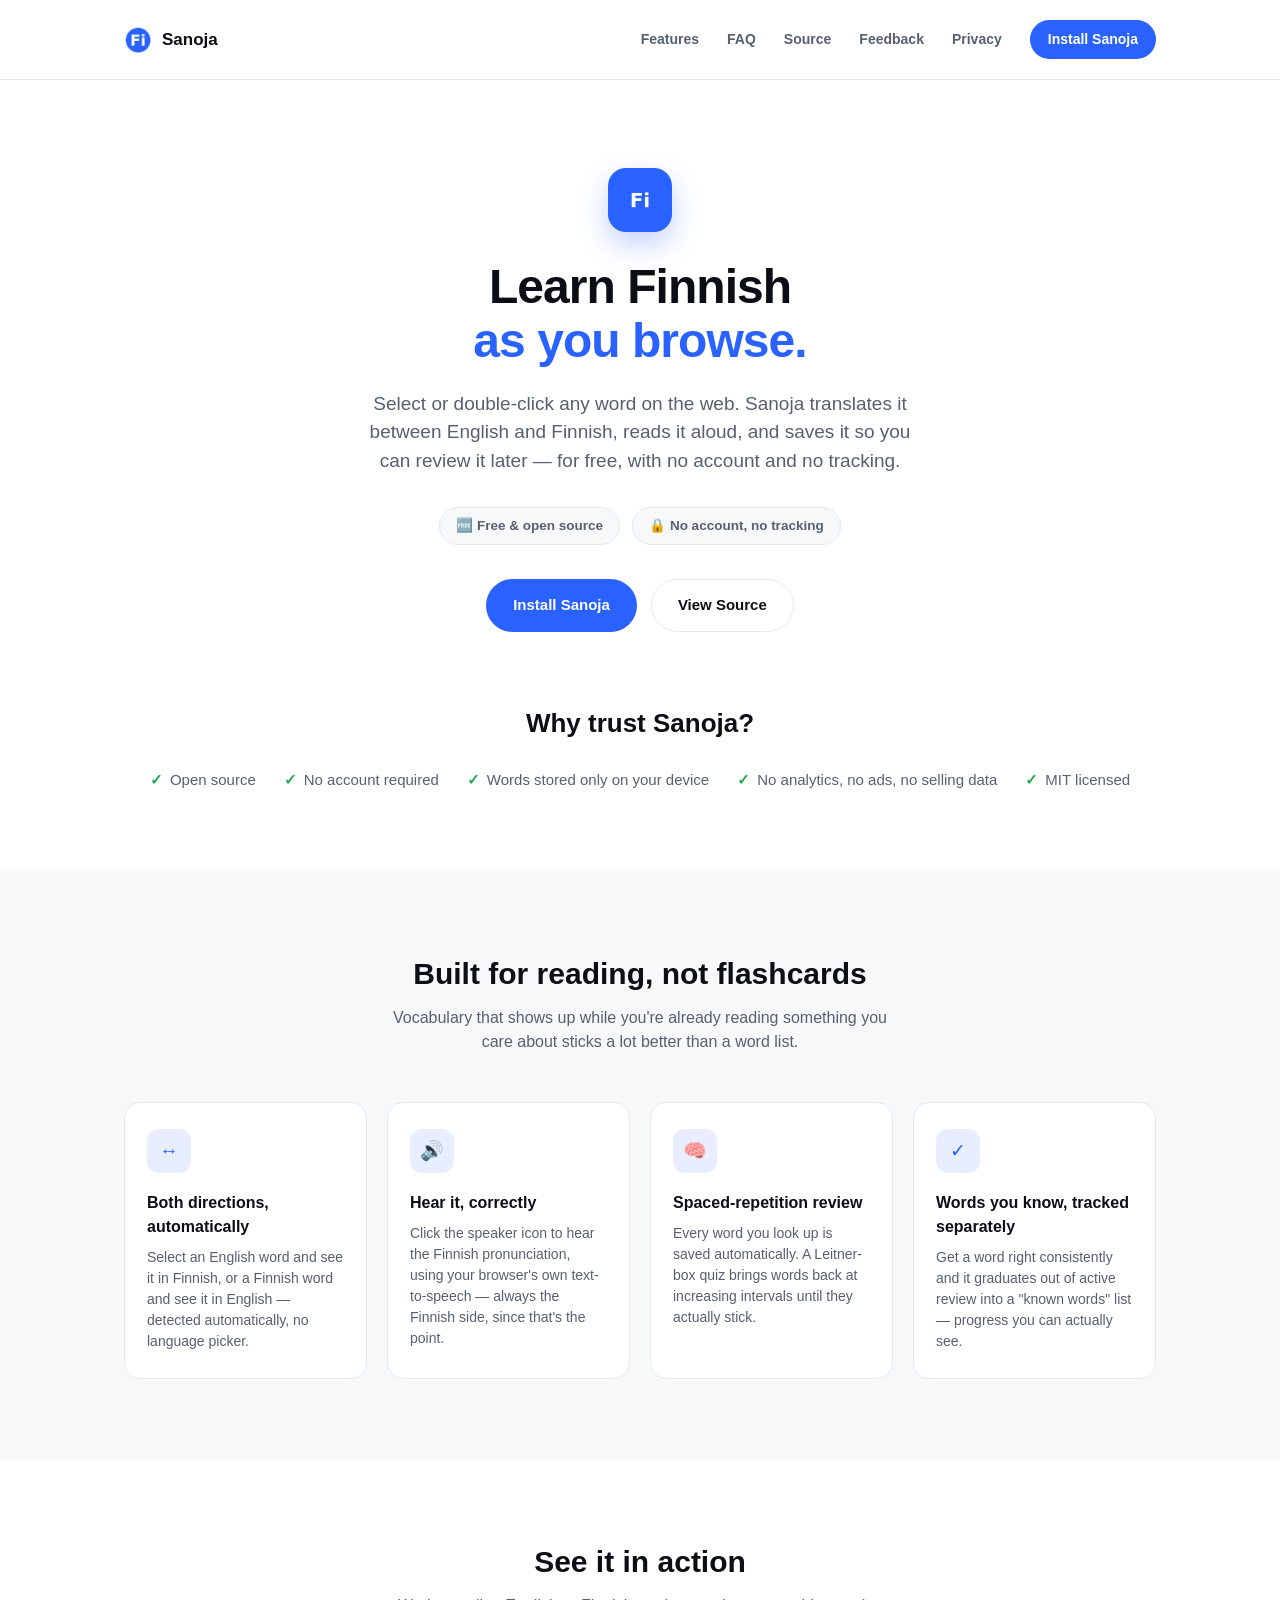
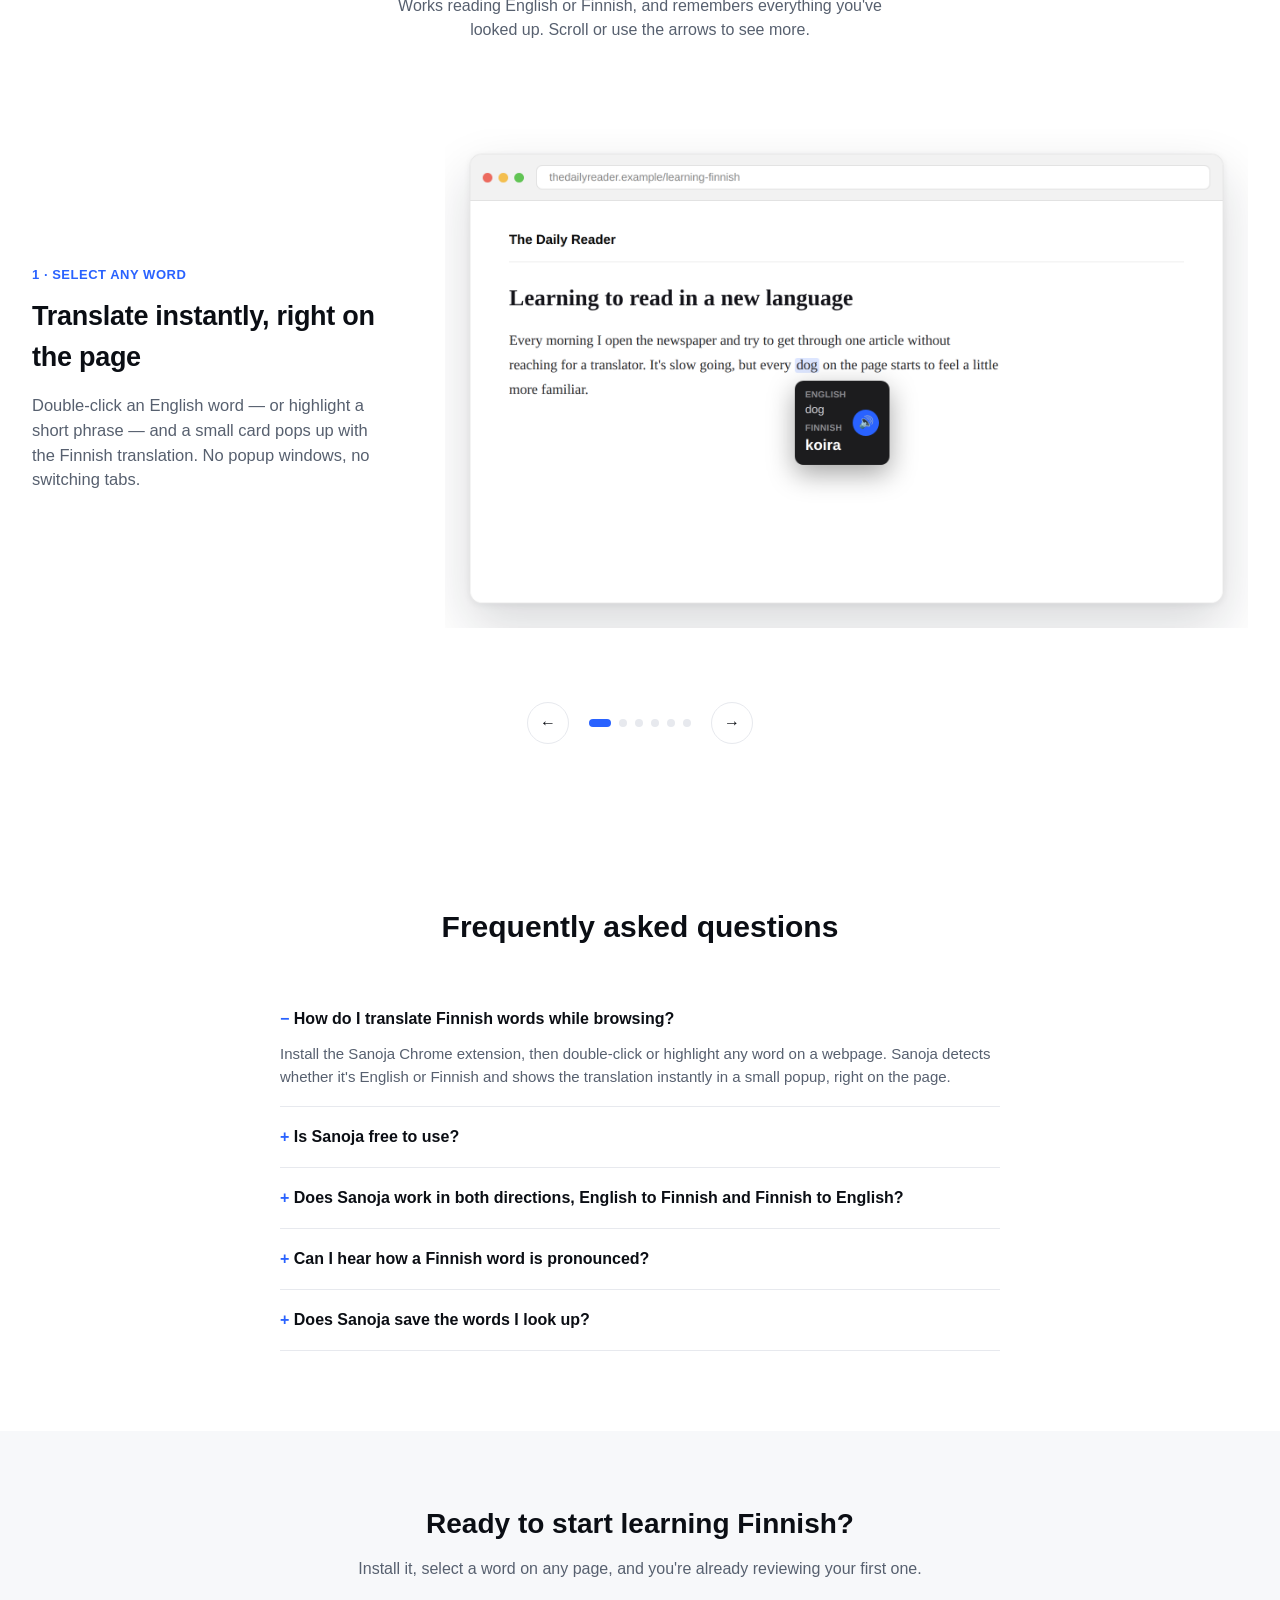
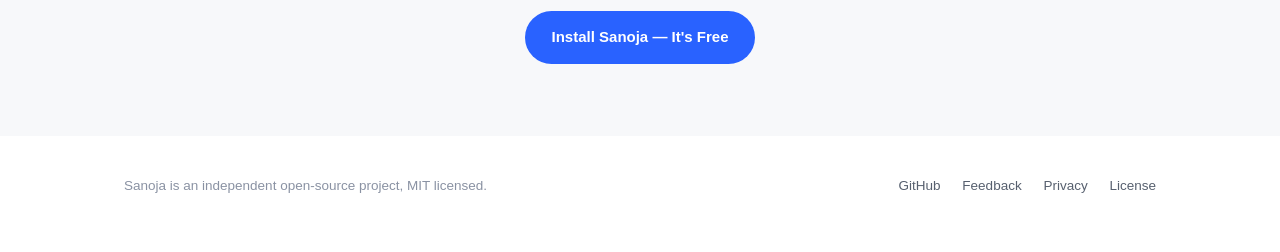
==== commit daaa2e10: "Add SEO metadata, structured data, FAQ section, and sitemap to landing page Open Graph/Twitter meta " ====
--- a/docs/index.html
+++ b/docs/index.html
@@ -4,8 +4,85 @@
 <meta charset="utf-8" />
 <meta name="viewport" content="width=device-width, initial-scale=1" />
 <title>Sanoja — Learn Finnish as you browse</title>
-<meta name="description" content="Select or double-click any word on the web to translate it between English and Finnish, hear it, and review it later with spaced repetition." />
+<meta name="description" content="Select or double-click any word on the web to translate it between English and Finnish, hear it, and review it later with spaced repetition. Free Chrome extension, no account, no tracking." />
+<link rel="canonical" href="https://sanoja-app.github.io/sanoja-finnish-word-reader/" />
 <link rel="icon" href="assets/icon128.png" />
+
+<meta property="og:type" content="website" />
+<meta property="og:url" content="https://sanoja-app.github.io/sanoja-finnish-word-reader/" />
+<meta property="og:title" content="Sanoja — Learn Finnish as you browse" />
+<meta property="og:description" content="Select or double-click any word on the web to translate it between English and Finnish, hear it, and review it later with spaced repetition. Free, no account, no tracking." />
+<meta property="og:image" content="https://sanoja-app.github.io/sanoja-finnish-word-reader/assets/screenshot-1-translate-popup.png" />
+<meta name="twitter:card" content="summary_large_image" />
+<meta name="twitter:title" content="Sanoja — Learn Finnish as you browse" />
+<meta name="twitter:description" content="Select or double-click any word on the web to translate it between English and Finnish, hear it, and review it later with spaced repetition." />
+<meta name="twitter:image" content="https://sanoja-app.github.io/sanoja-finnish-word-reader/assets/screenshot-1-translate-popup.png" />
+
+<script type="application/ld+json">
+{
+  "@context": "https://schema.org",
+  "@type": "SoftwareApplication",
+  "name": "Sanoja — Read Words in Finnish",
+  "url": "https://sanoja-app.github.io/sanoja-finnish-word-reader/",
+  "applicationCategory": "BrowserApplication",
+  "operatingSystem": "Chrome, Edge, Brave",
+  "description": "Select or double-click any word on the web to translate it between English and Finnish, hear it pronounced, and review it later with spaced repetition.",
+  "offers": {
+    "@type": "Offer",
+    "price": "0",
+    "priceCurrency": "USD"
+  },
+  "image": "https://sanoja-app.github.io/sanoja-finnish-word-reader/assets/screenshot-1-translate-popup.png"
+}
+</script>
+<script type="application/ld+json">
+{
+  "@context": "https://schema.org",
+  "@type": "FAQPage",
+  "mainEntity": [
+    {
+      "@type": "Question",
+      "name": "How do I translate Finnish words while browsing?",
+      "acceptedAnswer": {
+        "@type": "Answer",
+        "text": "Install the Sanoja Chrome extension, then double-click or highlight any word on a webpage. Sanoja detects whether it's English or Finnish and shows the translation instantly in a small popup, right on the page."
+      }
+    },
+    {
+      "@type": "Question",
+      "name": "Is Sanoja free to use?",
+      "acceptedAnswer": {
+        "@type": "Answer",
+        "text": "Yes. Sanoja is completely free and open source, with no account, subscription, ads, or tracking."
+      }
+    },
+    {
+      "@type": "Question",
+      "name": "Does Sanoja work in both directions, English to Finnish and Finnish to English?",
+      "acceptedAnswer": {
+        "@type": "Answer",
+        "text": "Yes. Sanoja automatically detects the language of the word you select and translates it the other way — no language picker needed."
+      }
+    },
+    {
+      "@type": "Question",
+      "name": "Can I hear how a Finnish word is pronounced?",
+      "acceptedAnswer": {
+        "@type": "Answer",
+        "text": "Yes. Every translation popup has a speaker icon that reads the Finnish word aloud using your browser's built-in text-to-speech."
+      }
+    },
+    {
+      "@type": "Question",
+      "name": "Does Sanoja save the words I look up?",
+      "acceptedAnswer": {
+        "@type": "Answer",
+        "text": "Yes. Every word you look up is saved automatically to a local word list on your device, with a spaced-repetition quiz (Leitner system) to help you review and remember them over time."
+      }
+    }
+  ]
+}
+</script>
 <style>
   :root {
     color-scheme: light;
@@ -245,6 +322,25 @@
   .carousel-controls .dot.active { background: var(--accent); width: 22px; border-radius: 4px; }
 
   /* Closing CTA */
+  section.faq { padding: 80px 0; }
+  section.faq .head { text-align: center; margin-bottom: 40px; }
+  section.faq h2 { font-size: 30px; margin: 0 0 10px; }
+  .faq-list { max-width: 720px; margin: 0 auto; }
+  .faq-item {
+    border-bottom: 1px solid var(--gridline);
+    padding: 18px 0;
+  }
+  .faq-item summary {
+    cursor: pointer;
+    font-weight: 700;
+    font-size: 16px;
+    list-style: none;
+  }
+  .faq-item summary::-webkit-details-marker { display: none; }
+  .faq-item summary::before { content: "+ "; color: var(--accent); }
+  .faq-item[open] summary::before { content: "− "; }
+  .faq-item p { color: var(--text-secondary); font-size: 15px; margin: 12px 0 0; }
+
   section.closing {
     background: var(--surface-alt);
     padding: 72px 0;
@@ -284,6 +380,7 @@
       <div class="brand"><img src="assets/icon128.png" alt="" />Sanoja</div>
       <nav class="nav-links">
         <a href="#features">Features</a>
+        <a href="#faq">FAQ</a>
         <a href="https://github.com/sanoja-app/sanoja-finnish-word-reader">Source</a>
         <a href="feedback.html">Feedback</a>
         <a href="privacy.html">Privacy</a>
@@ -476,6 +573,36 @@
     })();
   </script>
 
+  <section class="faq" id="faq">
+    <div class="wrap">
+      <div class="head">
+        <h2>Frequently asked questions</h2>
+      </div>
+      <div class="faq-list">
+        <details class="faq-item" open>
+          <summary>How do I translate Finnish words while browsing?</summary>
+          <p>Install the Sanoja Chrome extension, then double-click or highlight any word on a webpage. Sanoja detects whether it's English or Finnish and shows the translation instantly in a small popup, right on the page.</p>
+        </details>
+        <details class="faq-item">
+          <summary>Is Sanoja free to use?</summary>
+          <p>Yes. Sanoja is completely free and open source, with no account, subscription, ads, or tracking.</p>
+        </details>
+        <details class="faq-item">
+          <summary>Does Sanoja work in both directions, English to Finnish and Finnish to English?</summary>
+          <p>Yes. Sanoja automatically detects the language of the word you select and translates it the other way — no language picker needed.</p>
+        </details>
+        <details class="faq-item">
+          <summary>Can I hear how a Finnish word is pronounced?</summary>
+          <p>Yes. Every translation popup has a speaker icon that reads the Finnish word aloud using your browser's built-in text-to-speech.</p>
+        </details>
+        <details class="faq-item">
+          <summary>Does Sanoja save the words I look up?</summary>
+          <p>Yes. Every word you look up is saved automatically to a local word list on your device, with a spaced-repetition quiz (Leitner system) to help you review and remember them over time.</p>
+        </details>
+      </div>
+    </div>
+  </section>
+
   <section class="closing">
     <div class="wrap">
       <h2>Ready to start learning Finnish?</h2>
